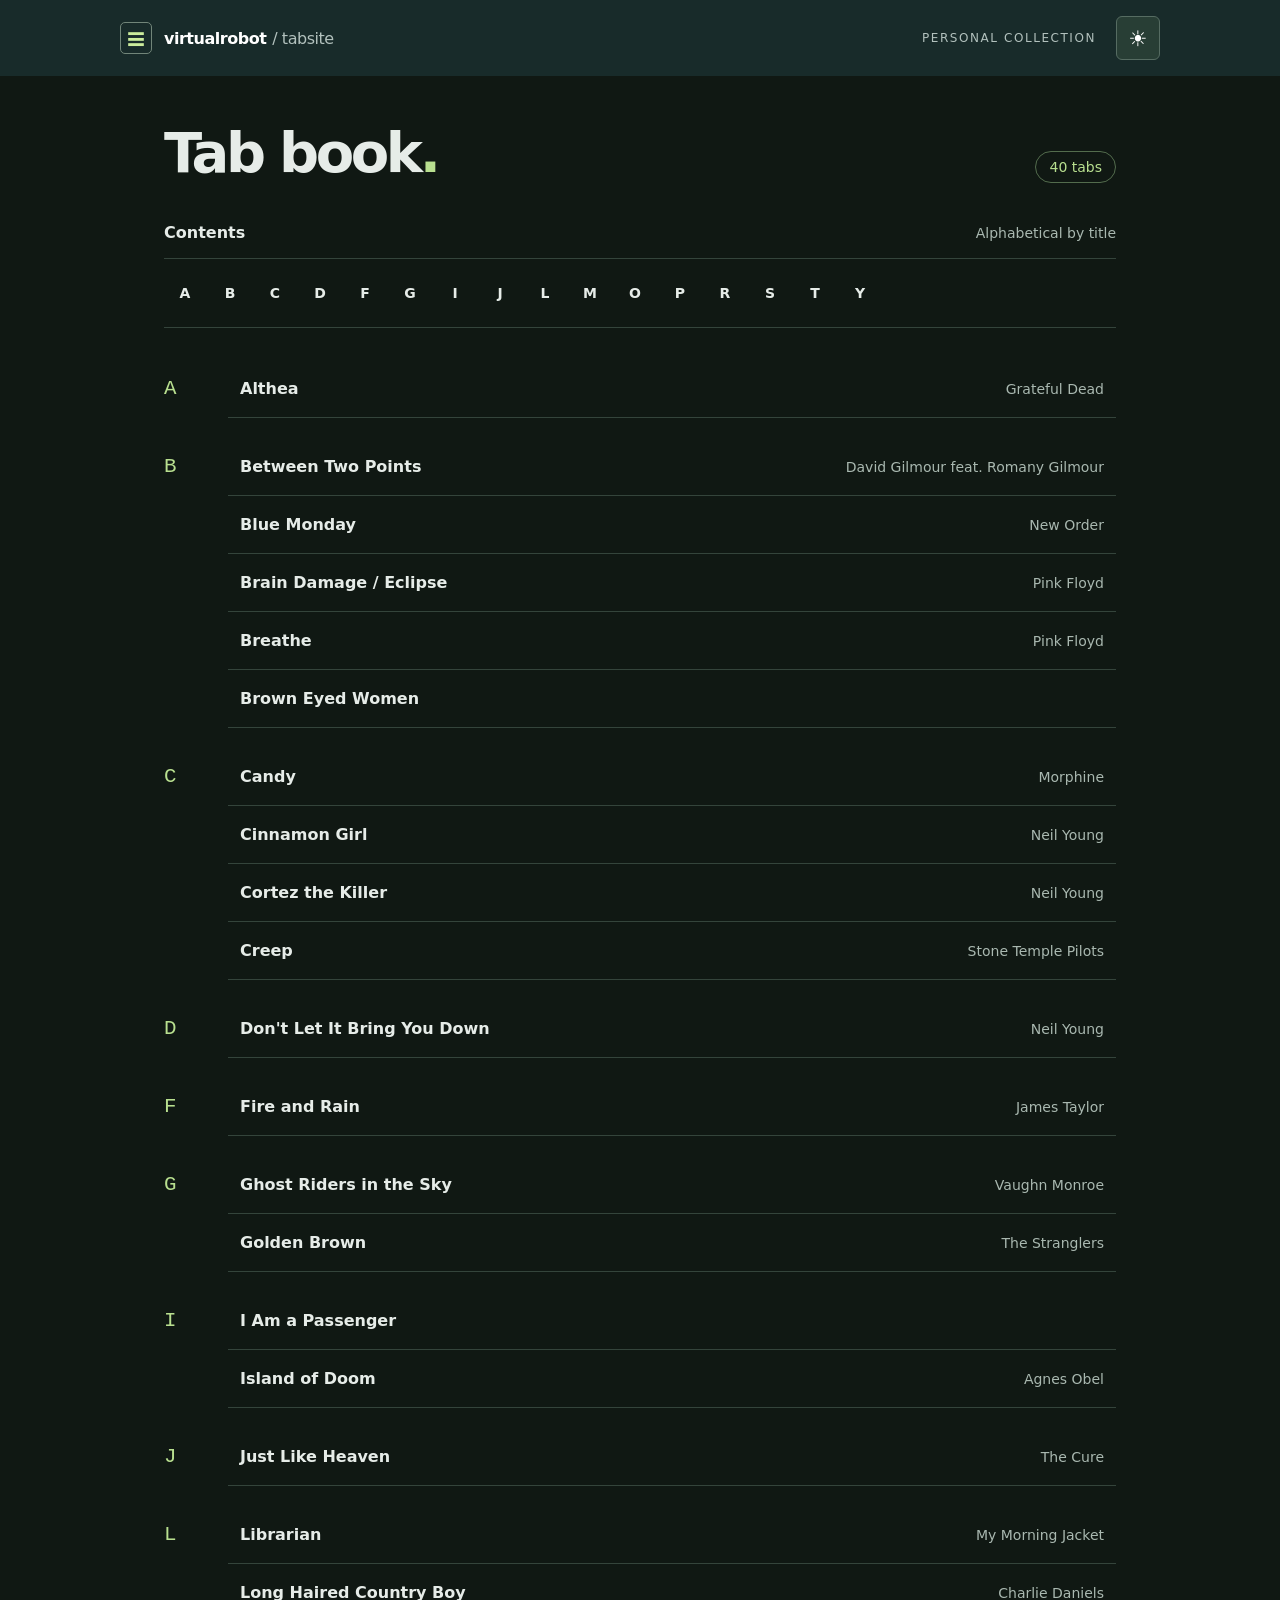
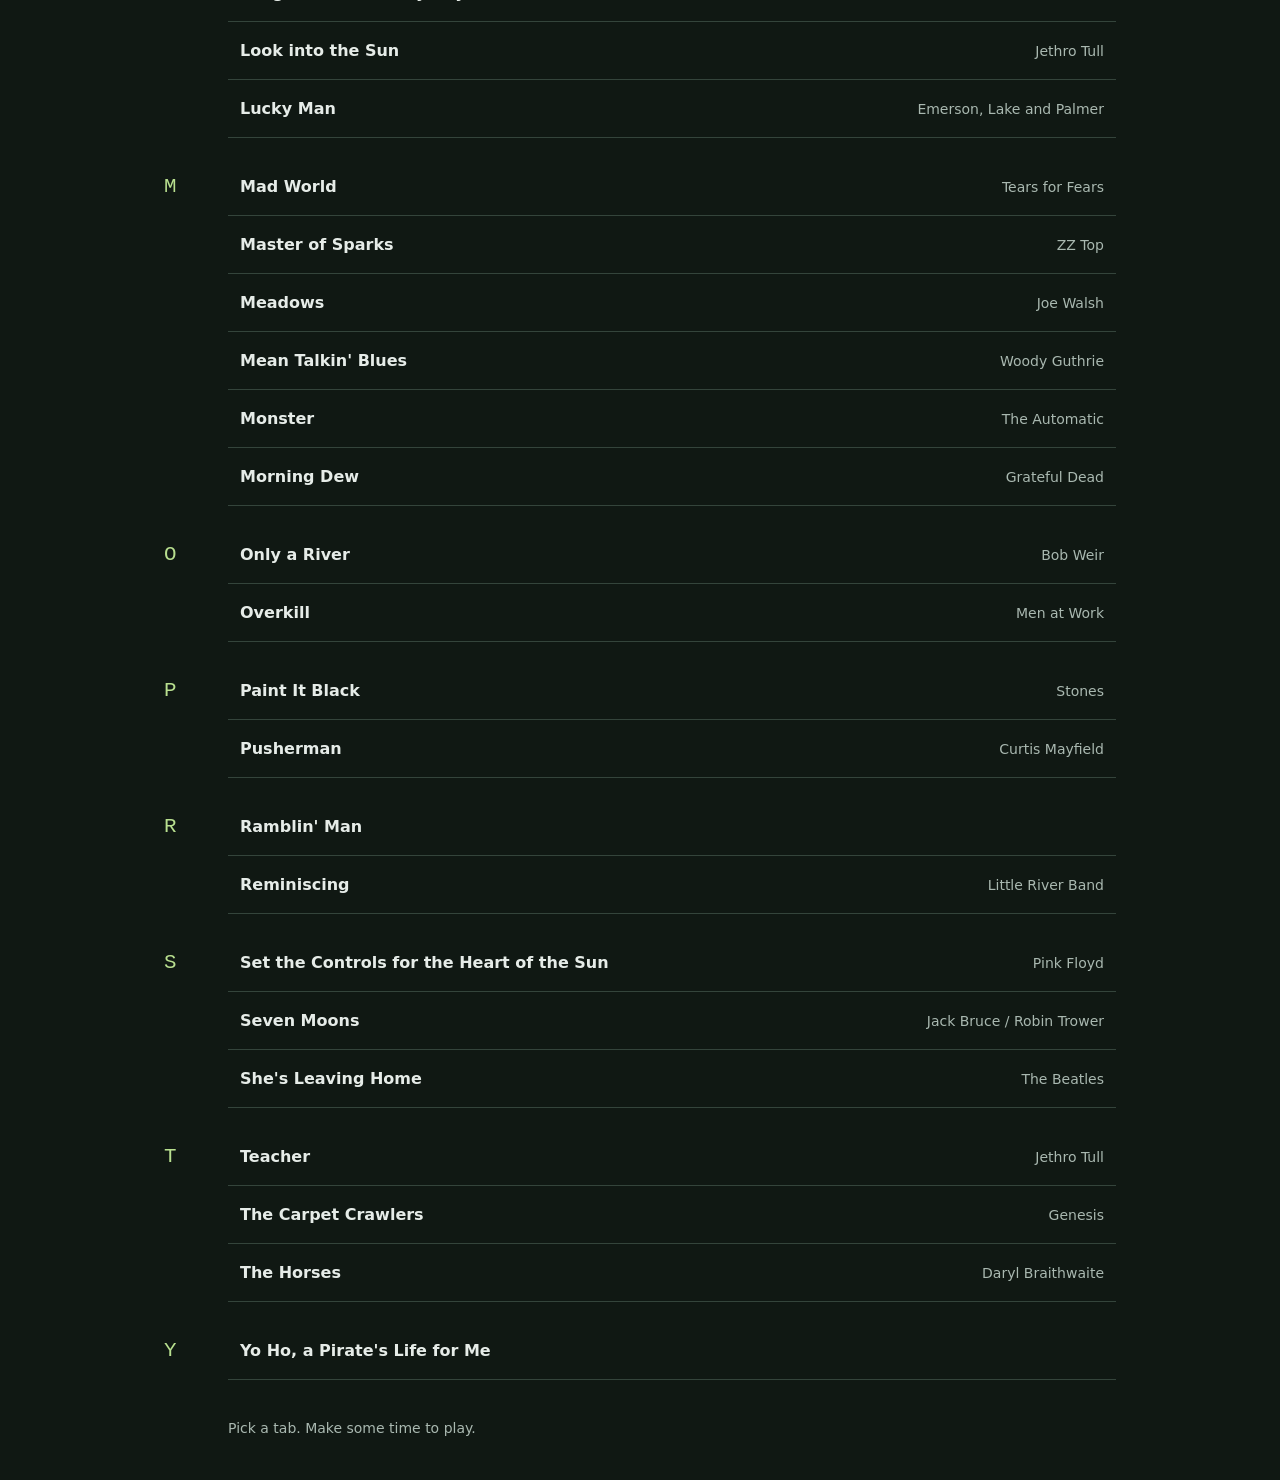
==== upload/tabsite/index.html @ dc83e808 "Add guitar tab viewer and document proposed Bluehost uploads" ====
<!doctype html>
<html lang="en" data-theme="dark">
<head>
  <meta charset="utf-8">
  <meta name="viewport" content="width=device-width, initial-scale=1">
  <meta name="robots" content="noindex, nofollow, noarchive">
  <meta name="referrer" content="no-referrer">
  <meta name="theme-color" content="#101813">
  <meta name="description" content="A personal guitar tab book with zoom and adjustable auto-scroll.">
  <title>Tab book · virtualrobot</title>
  <link rel="icon" type="image/svg+xml" href="data:image/svg+xml,%3Csvg xmlns='http://www.w3.org/2000/svg' viewBox='0 0 32 32'%3E%3Crect width='32' height='32' rx='7' fill='%23182b2a'/%3E%3Cpath d='M7 9h18M7 16h18M7 23h18' stroke='%23cbec9c' stroke-width='2'/%3E%3Ccircle cx='12' cy='9' r='3' fill='%23cbec9c'/%3E%3Ccircle cx='21' cy='23' r='3' fill='%23cbec9c'/%3E%3C/svg%3E">
  <script>
    try {
      if (JSON.parse(localStorage.getItem('tabbook-preferences') || '{}').theme === 'light') document.documentElement.dataset.theme = 'light';
    } catch { /* Dark is the default when preferences are unavailable. */ }
  </script>
  <link rel="stylesheet" href="styles.css?v=5">
  <script defer src="library.js?v=5"></script>
  <script defer src="app.js?v=5"></script>
</head>
<body>
  <a class="skip-link" href="#main">Skip to tabs</a>
  <section id="library-view">
    <header class="masthead">
      <a class="brand" href="#" aria-label="Tab book home"><span class="brand-mark" aria-hidden="true">≡</span> virtualrobot<span class="brand-path"> / tabsite</span></a>
      <div class="masthead-actions"><span class="edition">PERSONAL COLLECTION</span><button class="icon-button" type="button" data-theme-toggle aria-label="Switch to light mode" title="Switch to light mode"><span class="theme-icon" aria-hidden="true">☀</span></button></div>
    </header>
    <main id="main" class="library" tabindex="-1">
      <div class="library-heading"><h1>Tab book<span class="title-dot">.</span></h1><span id="song-count" class="song-count"></span></div>
      <div class="contents-heading"><h2>Contents</h2><span>Alphabetical by title</span></div>
      <nav id="alphabet" class="alphabet" aria-label="Jump to a letter"></nav>
      <div id="contents"></div>
      <p id="library-error" class="error" hidden>The tab collection could not be loaded. Refresh the page, or check that library.js was uploaded alongside index.html.</p>
      <footer class="library-footer">Pick a tab. Make some time to play.</footer>
    </main>
  </section>

  <section id="reader-view" hidden aria-label="Tab reader">
    <header id="reader-toolbar" class="reader-toolbar">
      <div class="reader-nav"><a href="#" class="back-link"><span aria-hidden="true">←</span> All tabs</a></div>
      <div id="reader-controls" class="reader-controls">
        <div class="zoom-control" role="group" aria-label="Tab zoom">
          <span class="control-label">Zoom</span>
          <button id="zoom-out" class="square" type="button" aria-label="Zoom out" title="Zoom out (−)">−</button>
          <output id="zoom-value" aria-label="Zoom level">100%</output>
          <button id="zoom-in" class="square" type="button" aria-label="Zoom in" title="Zoom in (+)">+</button>
          <button id="fit" class="quiet-button" type="button" title="Fit the widest line to the screen">Fit</button>
        </div>
        <div class="speed-control">
          <label for="speed">Speed <output id="speed-value" for="speed">20</output></label>
          <input id="speed" type="range" min="2" max="80" step="1" value="20" aria-describedby="speed-help">
          <span id="speed-help" class="sr-only">Pixels per second. Lower is slower.</span>
        </div>
        <div class="transport">
          <button id="restart" class="quiet-button restart" type="button" aria-label="Return to start" title="Pause and return to start" disabled>Start</button>
          <button id="play" class="play-button" type="button" aria-pressed="false" aria-label="Play scroll" title="Play scroll (Space)"><span id="play-icon" aria-hidden="true">▶</span><span id="play-label">Play scroll</span></button>
        </div>
      </div>
      <div class="reader-actions">
        <button id="compact-play" class="icon-button compact-play" type="button" aria-pressed="false" aria-label="Play scroll" title="Play scroll (Space)" hidden><span id="compact-play-icon" aria-hidden="true">▶</span></button>
        <button class="icon-button" type="button" data-theme-toggle aria-label="Switch to light mode" title="Switch to light mode"><span class="theme-icon" aria-hidden="true">☀</span></button>
        <button id="fullscreen" class="icon-button fullscreen-button" type="button" aria-label="Enter full screen" aria-pressed="false" title="Enter full screen" hidden><svg width="22" height="22" viewBox="0 0 24 24" fill="none" stroke="currentColor" stroke-width="2" stroke-linecap="round" stroke-linejoin="round" aria-hidden="true"><path id="fullscreen-icon" d="M8 3H3v5M16 3h5v5M21 16v5h-5M8 21H3v-5"/></svg></button>
        <button id="toggle-controls" class="icon-button" type="button" aria-expanded="true" aria-controls="reader-controls" aria-label="Hide controls" title="Hide controls"><span id="controls-arrow" aria-hidden="true">↑</span></button>
      </div>
      <span id="scroll-status" class="sr-only" role="status">Ready</span>
    </header>
    <main id="tab-viewport" class="tab-viewport" tabindex="0" aria-label="Tab content">
      <article class="song-page">
        <div class="song-heading"><h1 id="song-title"></h1><p id="song-artist"></p><span id="song-note"></span></div>
        <div id="tab-content" class="tab-content"></div>
        <div class="song-end">End of tab</div>
      </article>
    </main>
  </section>
  <p id="fullscreen-notice" class="fullscreen-notice" role="status" hidden></p>
  <noscript><p class="error">Turn on JavaScript to open your tab collection and use auto-scroll.</p></noscript>
</body>
</html>
---- upload/tabsite/styles.css ----
:root { color-scheme:dark; --ink:#e6ece8; --muted:#a9b8b0; --green:#b8df8f; --accent:#cbec9c; --line:#34443b; --paper:#18221e; --bg:#101813; --chrome:#182b2a; --on-accent:#182b2a; --hover:#26382d; --chord:#b5dcb0; --count-border:#536c4d; --error:#ffb4a8; --focus:#b8df8f; font-family:Inter, ui-sans-serif, system-ui, -apple-system, BlinkMacSystemFont, "Segoe UI", sans-serif; font-size:16px; }
:root[data-theme="light"] { color-scheme:light; --ink:#182b2a; --muted:#637371; --green:#356350; --line:#dce3df; --paper:#fff; --bg:#f4f6f4; --hover:#e7ede7; --chord:#245447; --count-border:#bdcebd; --error:#8a251c; --focus:#589629; }
* { box-sizing:border-box; }
body { margin:0; color:var(--ink); background:var(--bg); }
[hidden] { display:none !important; }
a { color:inherit; }
button, input { font:inherit; }
button, a, input { -webkit-tap-highlight-color:transparent; }
button, a { touch-action:manipulation; }
button { cursor:pointer; }
button:disabled { cursor:default; opacity:.4; }
:focus-visible { outline:3px solid var(--focus); outline-offset:4px; }
.sr-only { position:absolute; width:1px; height:1px; margin:-1px; padding:0; overflow:hidden; clip:rect(0,0,0,0); white-space:nowrap; border:0; }
.skip-link { position:fixed; left:16px; top:-100px; z-index:10; background:var(--paper); padding:12px; }
.skip-link:focus { top:12px; }
.masthead { background:var(--chrome); color:white; padding:16px max(18px, calc((100vw - 1040px) / 2)); display:flex; align-items:center; justify-content:space-between; gap:12px; }
.masthead-actions, .reader-actions { display:flex; align-items:center; gap:6px; }
.masthead-actions { gap:20px; }
.icon-button { display:grid; place-items:center; flex:none; width:44px; height:44px; padding:0; border:1px solid #566c62; border-radius:6px; color:white; background:#283e35; font-size:1.35rem; }
.icon-button:hover { background:#3a5447; }
.icon-button:focus-visible { outline-color:var(--accent); }
.compact-play { background:var(--accent); border-color:var(--accent); color:var(--on-accent); font-size:1rem; }
.compact-play:hover { background:#ddf6b7; }
.fullscreen-button[aria-pressed="true"] { background:var(--accent); color:var(--on-accent); }
.fullscreen-notice { position:fixed; z-index:10; bottom:20px; left:50%; transform:translateX(-50%); width:max-content; max-width:calc(100% - 32px); padding:12px 16px; border:1px solid var(--line); border-radius:6px; background:var(--paper); color:var(--ink); font-size:.875rem; box-shadow:0 4px 20px #0004; }
.brand { display:flex; align-items:center; text-decoration:none; font-weight:650; letter-spacing:-.03em; }
.brand-mark { color:var(--accent); border:1px solid #718579; border-radius:5px; font-size:25px; width:32px; height:32px; display:grid; place-items:center; margin-right:12px; line-height:1; }
.brand-path { color:#b2c1bd; font-weight:400; padding-left:6px; }
.edition { font-size:.75rem; letter-spacing:.13em; color:#b2c1bd; }
.library { max-width:1000px; margin:0 auto; padding:48px 24px 20px; }
.library-heading { display:flex; align-items:baseline; justify-content:space-between; gap:16px; margin-bottom:40px; }
h1, h2, p { margin:0; }
.library h1 { font-size:clamp(2.5rem, 6vw, 3.5rem); letter-spacing:-.06em; font-weight:650; line-height:1.05; }
.title-dot { color:var(--green); }
.song-count { font-size:.875rem; color:var(--green); border:1px solid var(--count-border); border-radius:100px; padding:7px 13px; white-space:nowrap; }
.contents-heading { display:flex; justify-content:space-between; align-items:center; gap:16px; }
.contents-heading h2 { font-size:1rem; font-weight:650; }
.contents-heading > span { color:var(--muted); font-size:.875rem; }
.alphabet { margin:16px 0 12px; padding:12px 0; display:flex; flex-wrap:wrap; gap:3px; border-top:1px solid var(--line); border-bottom:1px solid var(--line); }
.alphabet a { display:grid; place-items:center; min-width:42px; min-height:44px; text-decoration:none; border-radius:4px; font-size:.875rem; font-weight:650; }
.alphabet a:hover { background:var(--chrome); color:var(--accent); }
.letter-group { display:grid; grid-template-columns:64px minmax(0,1fr); padding-top:20px; scroll-margin-top:20px; }
.letter-group h2 { font:500 1.3rem ui-monospace, "Cascadia Mono", Consolas, monospace; color:var(--green); padding-top:17px; }
.song-list { list-style:none; margin:0; padding:0; }
.song-list li { border-bottom:1px solid var(--line); }
.song-link { display:flex; align-items:center; justify-content:space-between; gap:24px; text-decoration:none; padding:16px 12px; min-height:57px; transition:background .12s; border-radius:4px; }
.song-link:hover { background:var(--hover); }
.song-link .song-name { font-size:1rem; font-weight:560; }
.song-link .artist { color:var(--muted); font-size:.875rem; text-align:right; flex:0 0 35%; }
.library-footer { color:var(--muted); font-size:.875rem; padding:40px 0 24px 64px; }
.error { padding:32px; color:var(--error); }
body.reading { overflow:hidden; }
#reader-view { position:relative; height:100vh; height:100dvh; display:flex; flex-direction:column; }
.reader-toolbar { flex:none; display:grid; grid-template-columns:minmax(90px, 1fr) auto auto auto auto; align-items:center; gap:8px 16px; padding:6px 16px; color:white; background:var(--chrome); border-bottom:1px solid #566c62; }
.reader-toolbar.controls-collapsed { grid-template-columns:minmax(0, 1fr) auto; }
.reader-nav { display:flex; align-items:center; gap:20px; min-width:0; }
.back-link { display:inline-flex; flex:none; gap:8px; align-items:center; text-decoration:none; font-size:.875rem; white-space:nowrap; min-height:44px; }
.back-link:hover { color:var(--accent); }
.reader-controls { display:contents; }
.zoom-control, .transport { display:flex; align-items:center; gap:6px; }
.control-label, .speed-control label { font-size:.875rem; color:#d2ded8; }
.control-label { margin-right:8px; }
.zoom-control output { min-width:54px; text-align:center; font-size:.875rem; font-variant-numeric:tabular-nums; }
.reader-controls button { border:1px solid #566c62; background:#283e35; color:#fff; border-radius:6px; height:44px; }
.reader-controls button:hover:not(:disabled) { background:#3a5447; }
.reader-controls button:focus-visible, .reader-controls input:focus-visible { outline-color:var(--accent); }
.square { min-width:44px; font-size:1.4rem; padding:0 10px; }
.quiet-button { font-size:.875rem; padding:0 13px; margin-left:4px; }
.speed-control { display:flex; align-items:center; gap:14px; }
.speed-control label { min-width:65px; white-space:nowrap; }
.speed-control output { color:white; font-variant-numeric:tabular-nums; padding-left:4px; }
.speed-control input { width:135px; height:36px; accent-color:var(--accent); cursor:pointer; }
.reader-controls .play-button { background:var(--accent); color:var(--on-accent); border-color:var(--accent); font-size:.95rem; font-weight:650; min-width:142px; display:flex; align-items:center; justify-content:center; gap:10px; padding:0 15px; }
.reader-controls .play-button:hover { background:#ddf6b7 !important; }
#play-icon { width:14px; font-size:.85rem; }
.tab-viewport { flex:1; min-height:0; overflow:auto; overscroll-behavior:contain; scrollbar-gutter:stable; padding:16px 28px; scroll-behavior:auto; }
.tab-viewport:focus-visible { outline-offset:-4px; }
.song-page { width:max-content; min-width:min(920px, 100%); margin:0 auto; padding:24px 36px 0; background:var(--paper); border:1px solid var(--line); border-radius:3px; box-shadow:0 2px 5px #182b2a05; }
.song-heading { display:flex; flex-wrap:wrap; align-items:baseline; gap:4px 14px; max-width:min(820px, calc(100vw - 132px)); margin-bottom:20px; }
.song-heading h1 { font-size:clamp(1.35rem, 3vw, 1.65rem); letter-spacing:-.025em; line-height:1.25; }
#song-artist, #song-note { color:var(--muted); line-height:1.5; }
#song-note { font-size:.875rem; }
.tab-content { font-family:"Cascadia Mono", "SFMono-Regular", Consolas, "Liberation Mono", monospace; font-size:18px; line-height:1.65; font-variant-ligatures:none; font-weight:400; }
.tab-line { white-space:pre; min-height:1.65em; }
.tab-line.section { color:var(--green); font-weight:700; }
.tab-line.chords { color:var(--chord); font-weight:700; }
.diagram-row { display:flex; gap:1em; align-items:flex-start; padding:.5em 0; }
.diagram-row img { display:block; height:auto; object-fit:contain; background:white; border-radius:2px; }
.song-end { border-top:1px solid var(--line); font-size:.875rem; color:var(--muted); margin-top:40px; padding:20px 0 50vh; }
@media (max-width:1100px) {
  .reader-toolbar { gap:6px 12px; padding:6px 12px; }
  .control-label { display:none; }
  .speed-control { gap:8px; }
  .speed-control input { width:90px; }
}
@media (min-width:901px) {
  /* Remove the collapsed toolbar from document flow: the sheet gets its height. */
  .reader-toolbar.controls-collapsed { position:absolute; top:0; right:0; z-index:2; display:block; padding:4px 6px; border-left:1px solid #566c62; border-bottom-left-radius:8px; }
  .reader-toolbar.controls-collapsed .reader-nav { display:none; }
}
@media (max-width:900px) {
  .reader-toolbar { grid-template-columns:minmax(0, 1fr) auto; }
  .reader-nav { grid-area:1 / 1; }
  .reader-actions { grid-area:1 / 2; justify-self:end; }
  .zoom-control { grid-area:2 / 1; }
  .transport { grid-area:2 / 2; justify-self:end; }
  .speed-control { grid-area:3 / 1 / auto / -1; min-width:0; }
  .speed-control input { width:100%; min-width:35px; }
}
@media (max-width:700px) {
  .edition { display:none; }
  .library { padding:32px 18px 10px; }
  .library-heading { margin-bottom:30px; }
  .letter-group { grid-template-columns:36px minmax(0,1fr); }
  .song-link { flex-direction:column; align-items:flex-start; gap:4px; padding:13px 10px; }
  .song-link .artist { text-align:left; }
  .library-footer { padding-left:36px; }
  .speed-control { min-width:0; gap:8px; }
  .speed-control label { min-width:0; }
  .speed-control input { width:100%; min-width:35px; height:36px; margin:0; }
  .reader-controls .play-button { min-width:44px; padding:0 12px; }
  #play-label { display:none; }
  .square { min-width:44px; }
  .zoom-control output { min-width:46px; }
  .zoom-control, .transport { gap:4px; }
  .quiet-button { padding:0 10px; margin-left:0; }
  .tab-viewport { padding:16px 10px; }
  .song-page { padding:20px 16px 0; min-width:100%; }
  .song-heading { max-width:calc(100vw - 58px); margin-bottom:18px; }
}
@media (max-width:370px) { .reader-toolbar { gap:6px 8px; } .quiet-button { padding:0 8px; } .contents-heading > span { font-size:.75rem; } }
@media print { :root { color-scheme:light; --ink:#182b2a; --muted:#637371; --green:#356350; --chord:#245447; --paper:#fff; --bg:#fff; } body.reading { overflow:visible; } .reader-toolbar, #library-view { display:none; } #reader-view { height:auto; } .tab-viewport { overflow:visible; padding:0; } .song-page { border:0; box-shadow:none; padding:0; margin:0; } .song-end { display:none; } }
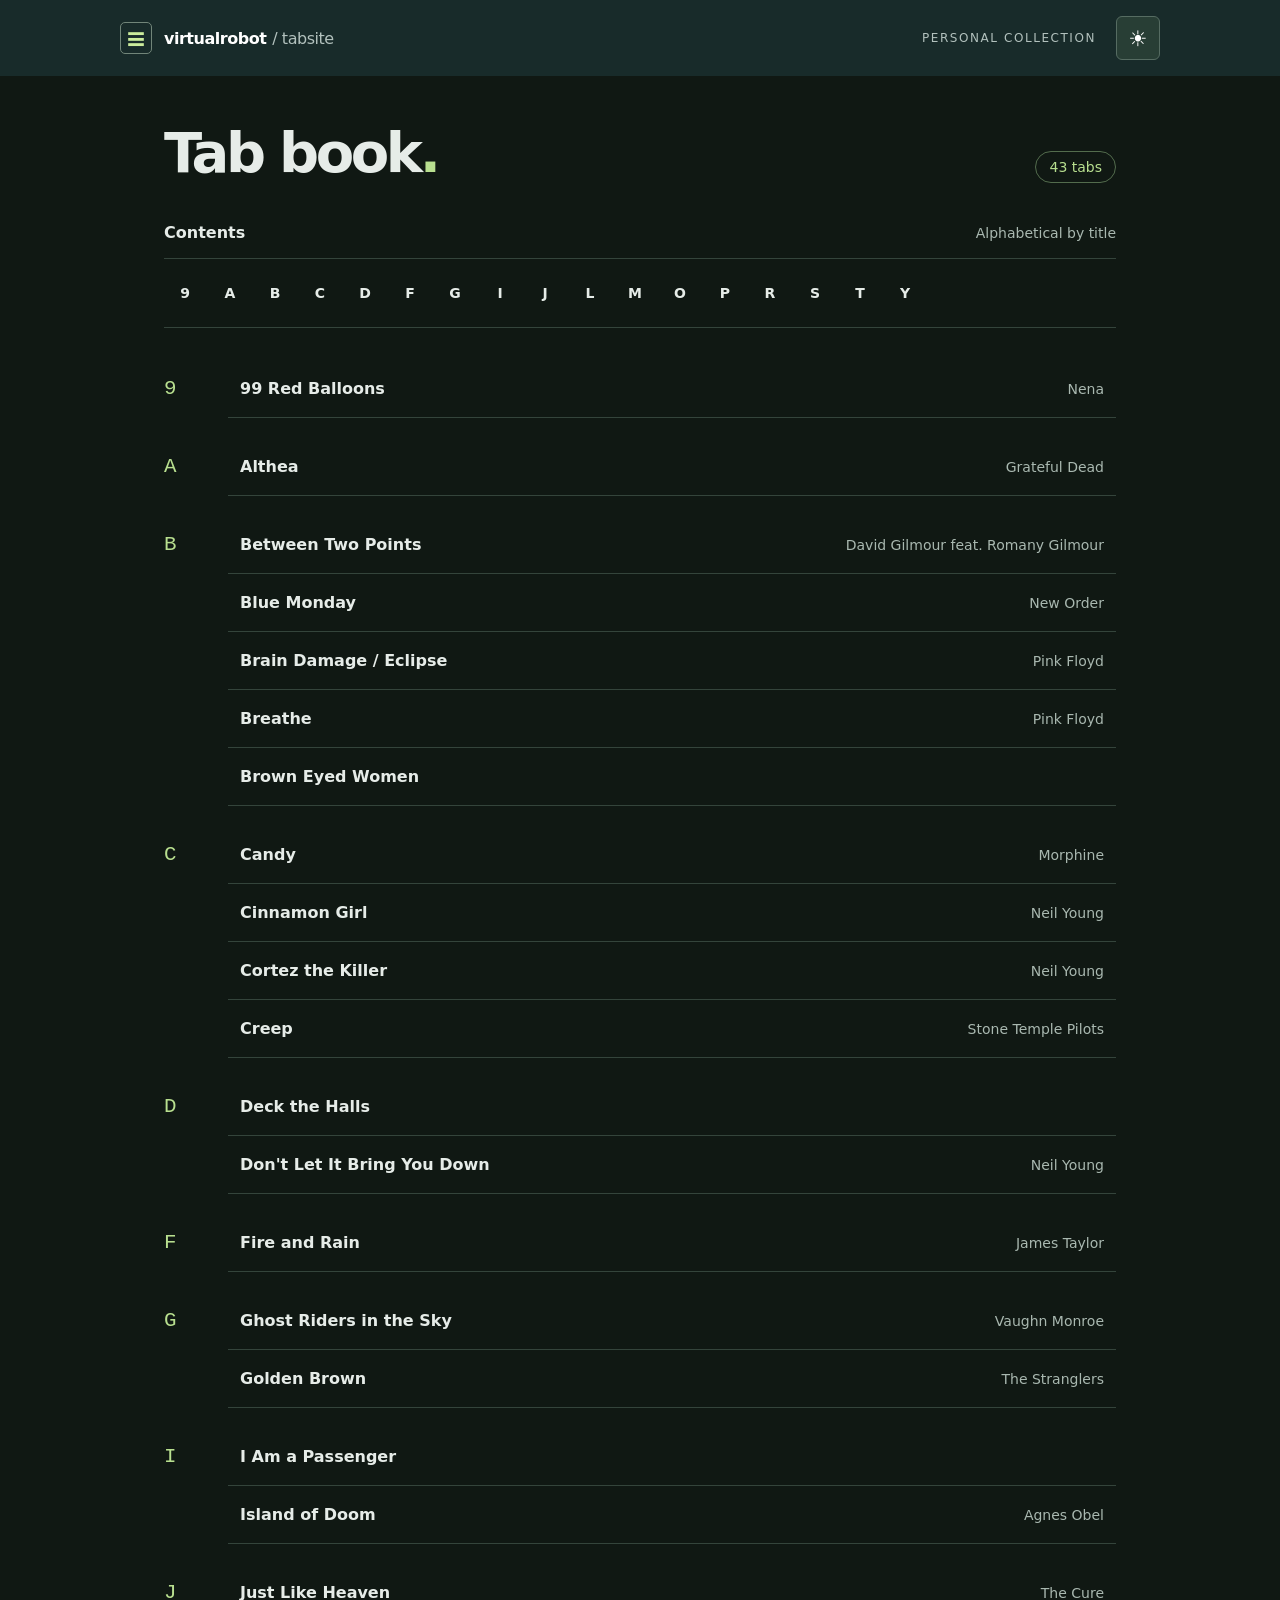
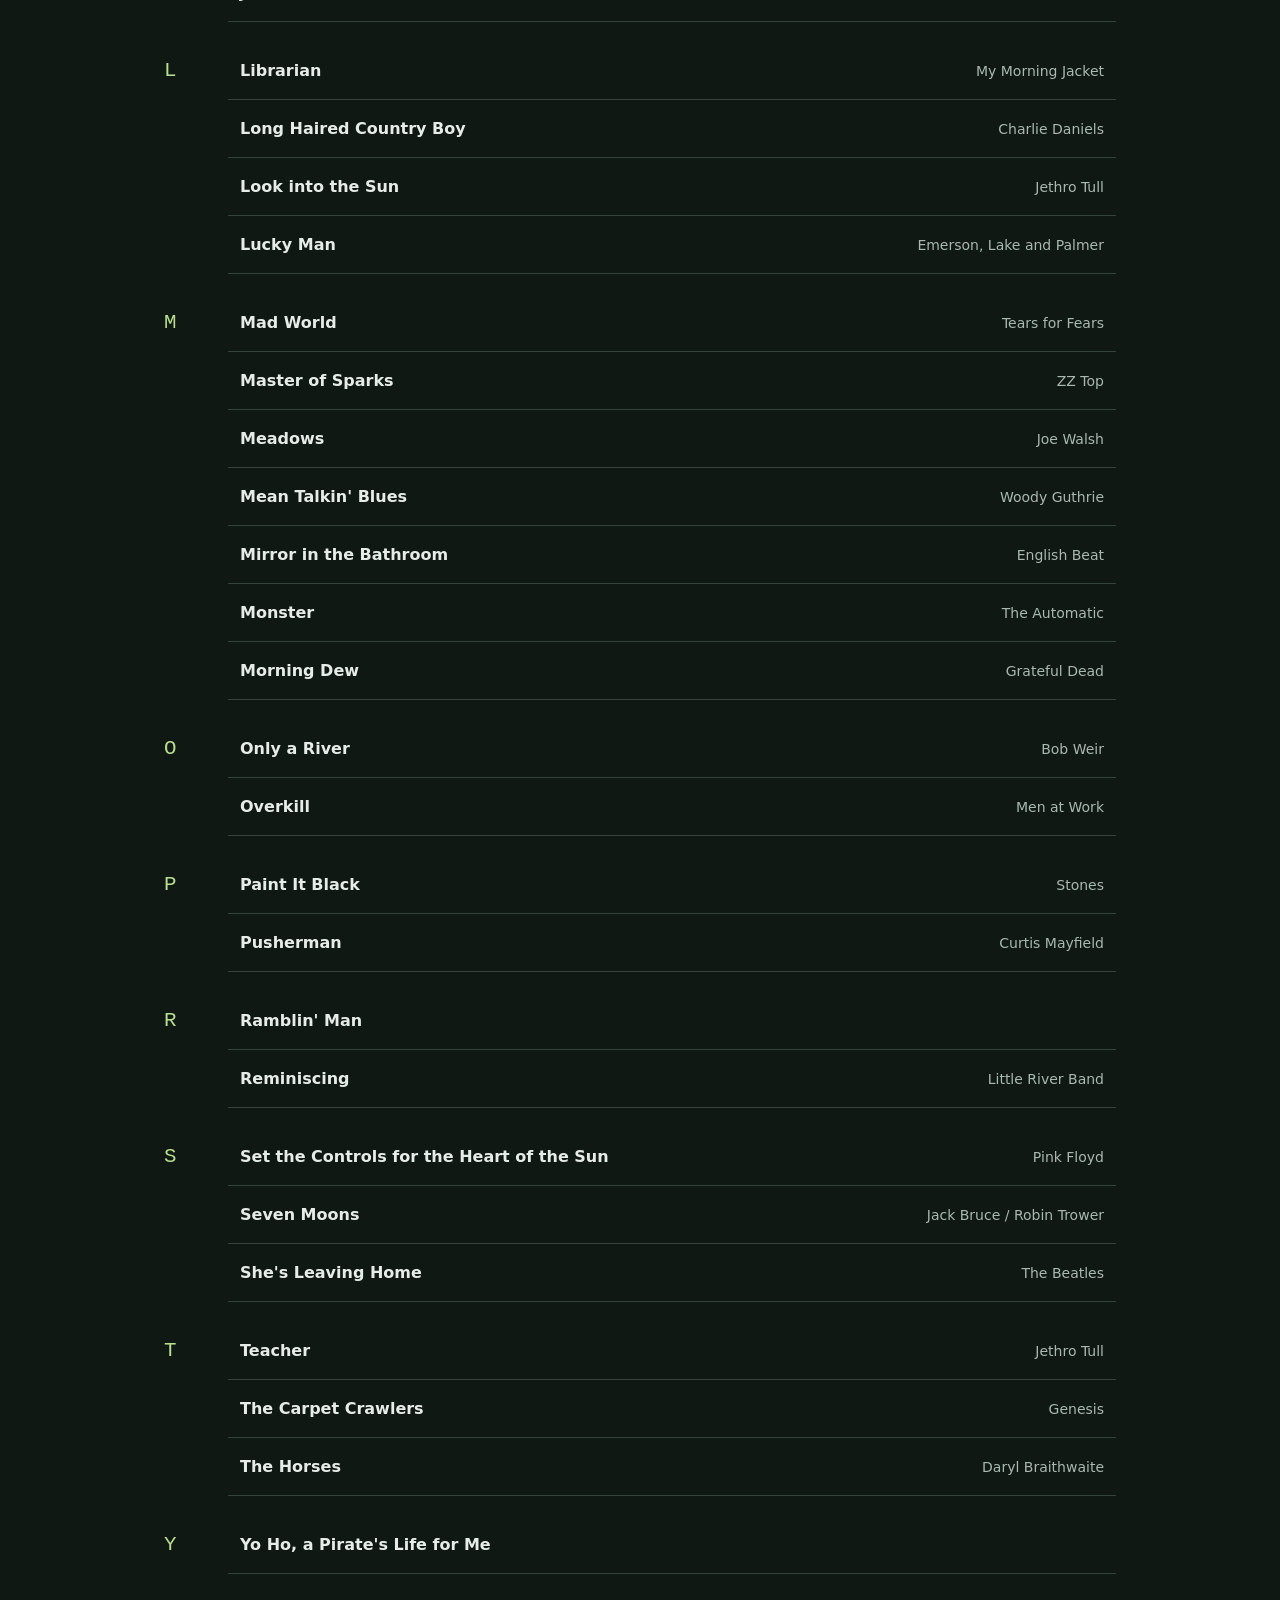
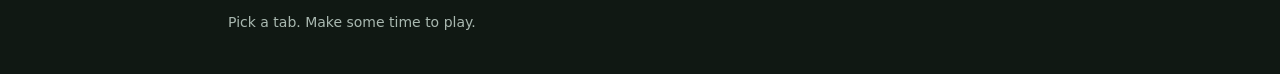
==== commit bcb5cff9: "Remember scroll speed per song and add three tabs" ====
--- a/upload/tabsite/index.html
+++ b/upload/tabsite/index.html
@@ -14,9 +14,9 @@
       if (JSON.parse(localStorage.getItem('tabbook-preferences') || '{}').theme === 'light') document.documentElement.dataset.theme = 'light';
     } catch { /* Dark is the default when preferences are unavailable. */ }
   </script>
-  <link rel="stylesheet" href="styles.css?v=5">
-  <script defer src="library.js?v=5"></script>
-  <script defer src="app.js?v=5"></script>
+  <link rel="stylesheet" href="styles.css?v=6">
+  <script defer src="library.js?v=6"></script>
+  <script defer src="app.js?v=6"></script>
 </head>
 <body>
   <a class="skip-link" href="#main">Skip to tabs</a>
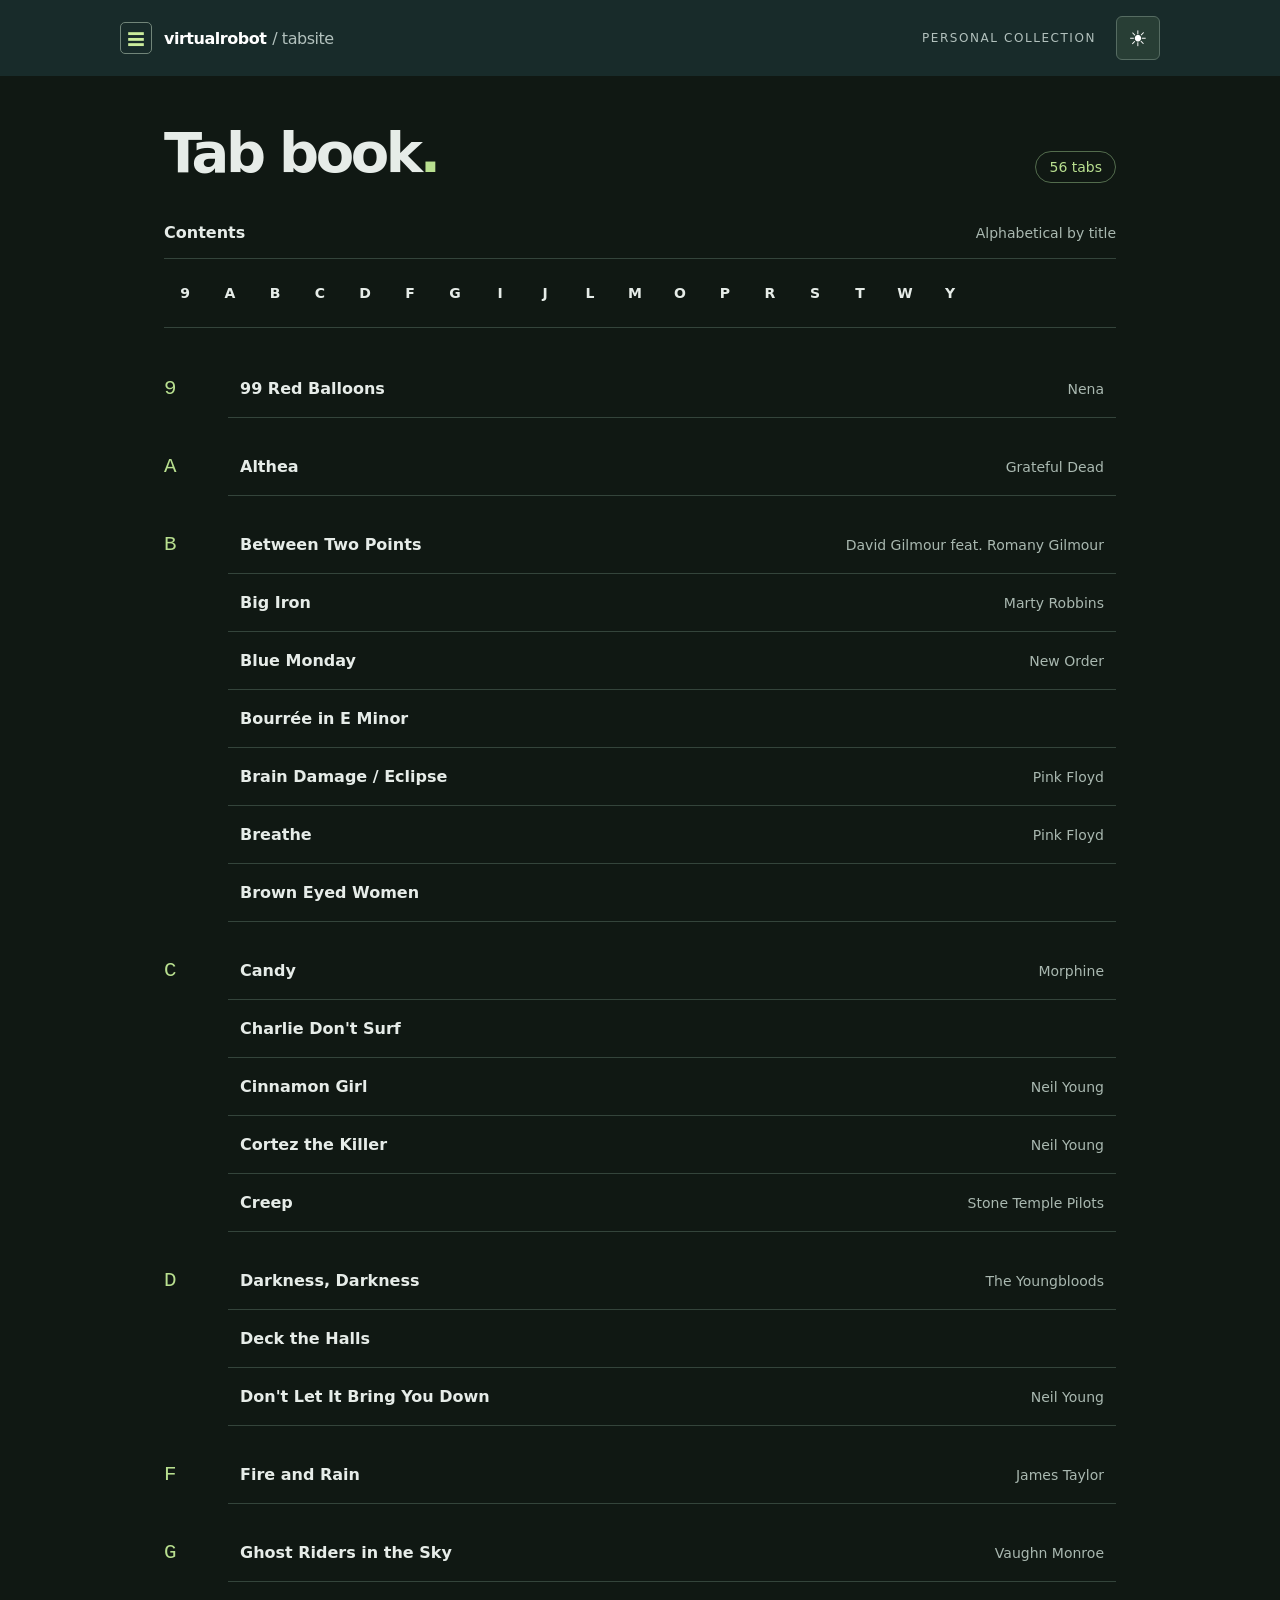
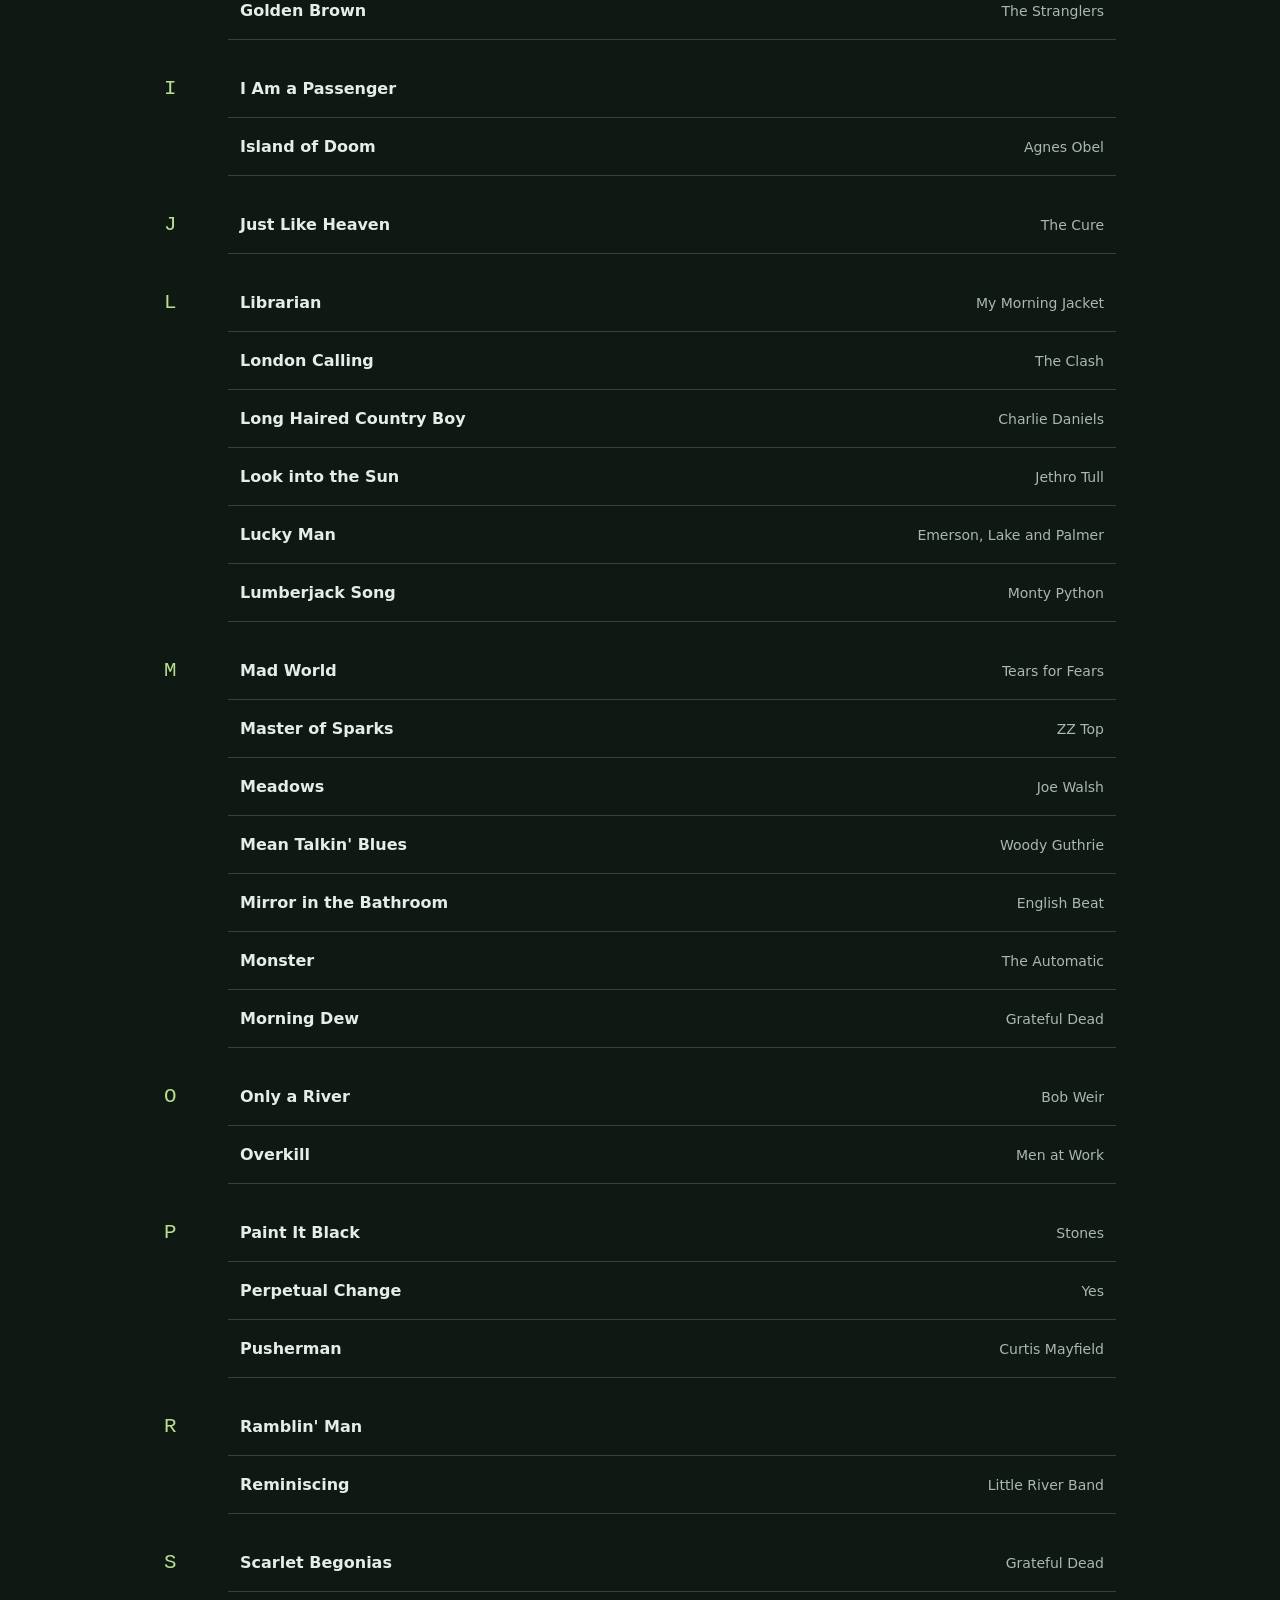
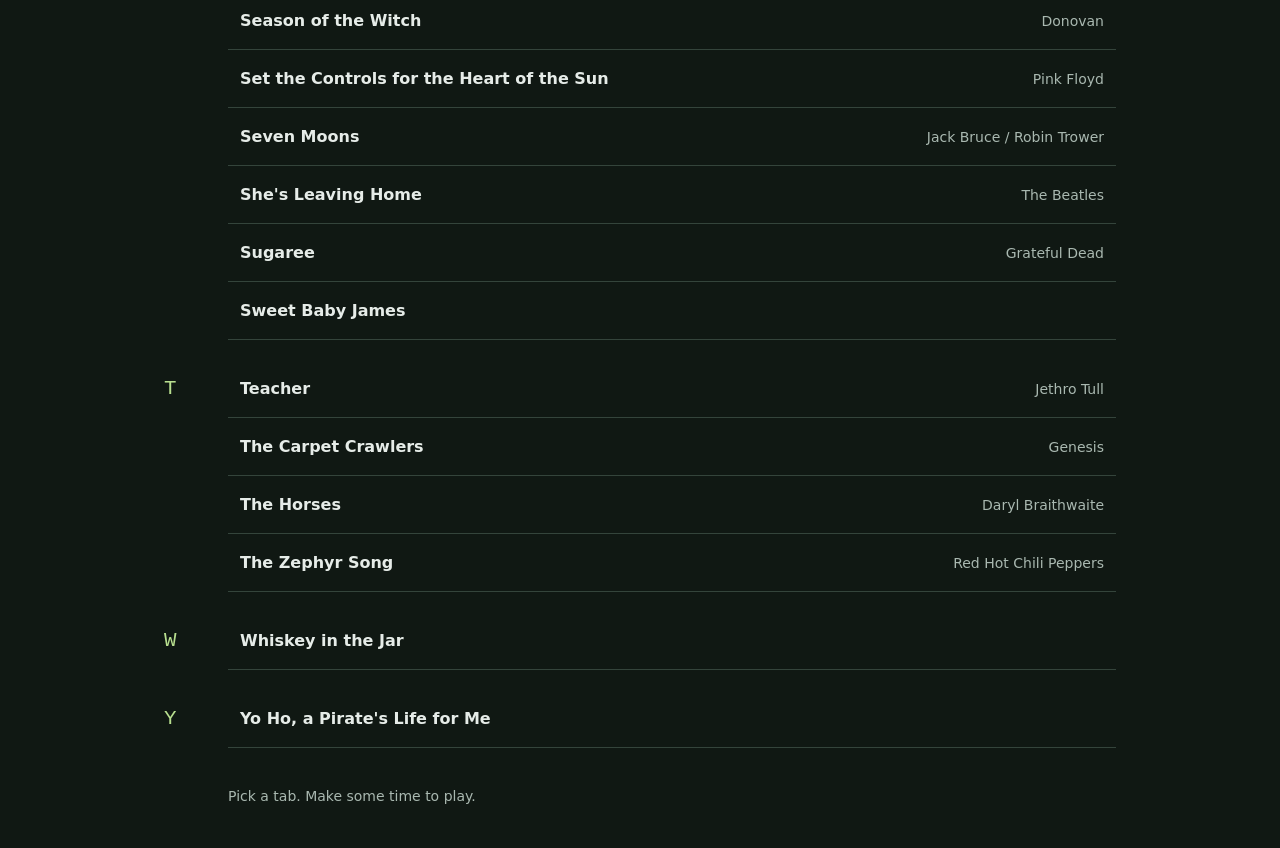
==== commit feff7a9b: "Add thirteen tabs to the collection" ====
--- a/upload/tabsite/index.html
+++ b/upload/tabsite/index.html
@@ -14,9 +14,9 @@
       if (JSON.parse(localStorage.getItem('tabbook-preferences') || '{}').theme === 'light') document.documentElement.dataset.theme = 'light';
     } catch { /* Dark is the default when preferences are unavailable. */ }
   </script>
-  <link rel="stylesheet" href="styles.css?v=6">
-  <script defer src="library.js?v=6"></script>
-  <script defer src="app.js?v=6"></script>
+  <link rel="stylesheet" href="styles.css?v=7">
+  <script defer src="library.js?v=7"></script>
+  <script defer src="app.js?v=7"></script>
 </head>
 <body>
   <a class="skip-link" href="#main">Skip to tabs</a>
